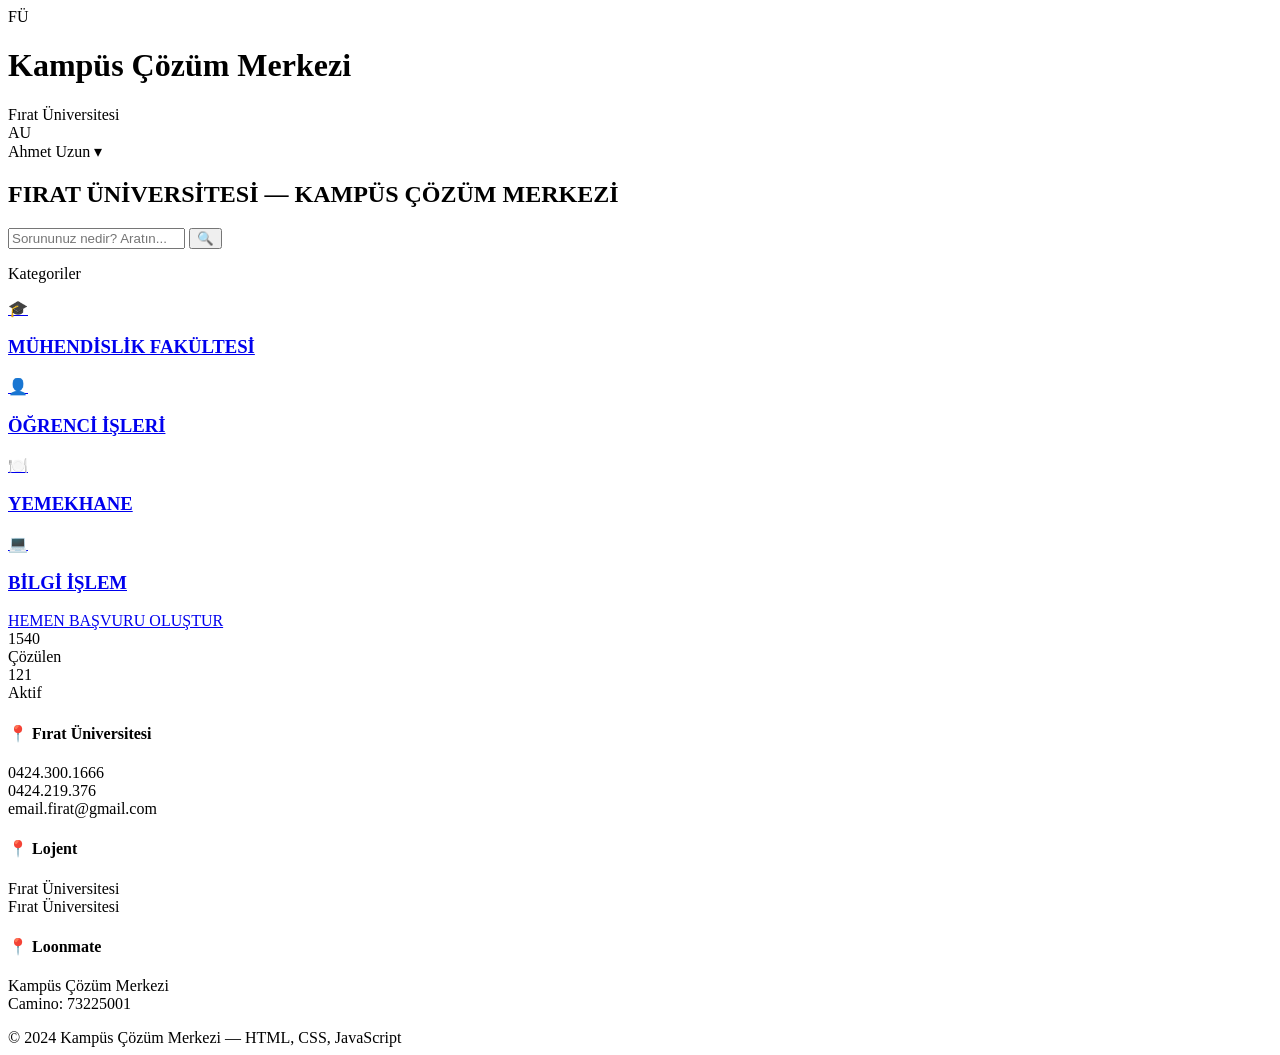
==== proje/index.html @ ae389633 "proje dosyaları yüklendi" ====
<!DOCTYPE html>
<html lang="tr">
<head>
  <meta charset="UTF-8" />
  <meta name="viewport" content="width=device-width, initial-scale=1.0" />
  <title>Kampüs Çözüm Merkezi</title>
  <link rel="preconnect" href="https://fonts.googleapis.com" />
  <link href="https://fonts.googleapis.com/css2?family=Nunito:wght@400;600;700;800&display=swap" rel="stylesheet" />
  <link rel="stylesheet" href="css/style.css" />
  <link rel="stylesheet" href="css/index.css" />
</head>
<body>

<header>
  <div class="header-inner">
    <div class="header-logo">
      <div class="logo-circle">FÜ</div>
      <div>
        <h1>Kampüs Çözüm Merkezi</h1>
        <span>Fırat Üniversitesi</span>
      </div>
    </div>
    <div class="header-right">
      <div class="header-user">
        <div class="avatar">AU</div>
        Ahmet Uzun ▾
      </div>
    </div>
  </div>
</header>

<div class="hero">
  <h2>FIRAT ÜNİVERSİTESİ — KAMPÜS ÇÖZÜM MERKEZİ</h2>
  <div class="search-bar">
    <input type="text" placeholder="Sorununuz nedir? Aratın..." />
    <button>🔍</button>
  </div>
</div>

<main>
  <p class="section-title">Kategoriler</p>
  <div class="categories">
    <a href="yeni_basvuru.html" class="cat-card">
      <div class="cat-icon">🎓</div>
      <h3>MÜHENDİSLİK FAKÜLTESİ</h3>
    </a>
    <a href="yeni_basvuru.html" class="cat-card">
      <div class="cat-icon">👤</div>
      <h3>ÖĞRENCİ İŞLERİ</h3>
    </a>
    <a href="yeni_basvuru.html" class="cat-card">
      <div class="cat-icon">🍽️</div>
      <h3>YEMEKHANE</h3>
    </a>
    <a href="yeni_basvuru.html" class="cat-card">
      <div class="cat-icon">💻</div>
      <h3>BİLGİ İŞLEM</h3>
    </a>
  </div>

  <div class="cta-stats">
    <a href="yeni_basvuru.html" class="btn-primary">HEMEN BAŞVURU OLUŞTUR</a>
    <div class="stats">
      <div class="stat">
        <div class="stat-num green">1540</div>
        <div class="stat-label">Çözülen</div>
      </div>
      <div class="stat">
        <div class="stat-num">121</div>
        <div class="stat-label">Aktif</div>
      </div>
    </div>
  </div>
</main>

<footer>
  <div class="footer-inner">
    <div class="footer-col">
      <h4>📍 Fırat Üniversitesi</h4>
      <p>0424.300.1666<br />0424.219.376<br />email.firat@gmail.com</p>
    </div>
    <div class="footer-col">
      <h4>📍 Lojent</h4>
      <p>Fırat Üniversitesi<br />Fırat Üniversitesi</p>
    </div>
    <div class="footer-col">
      <h4>📍 Loonmate</h4>
      <p>Kampüs Çözüm Merkezi<br />Camino: 73225001</p>
    </div>
  </div>
  <div class="footer-bottom">© 2024 Kampüs Çözüm Merkezi — HTML, CSS, JavaScript</div>
</footer>

</body>
</html>
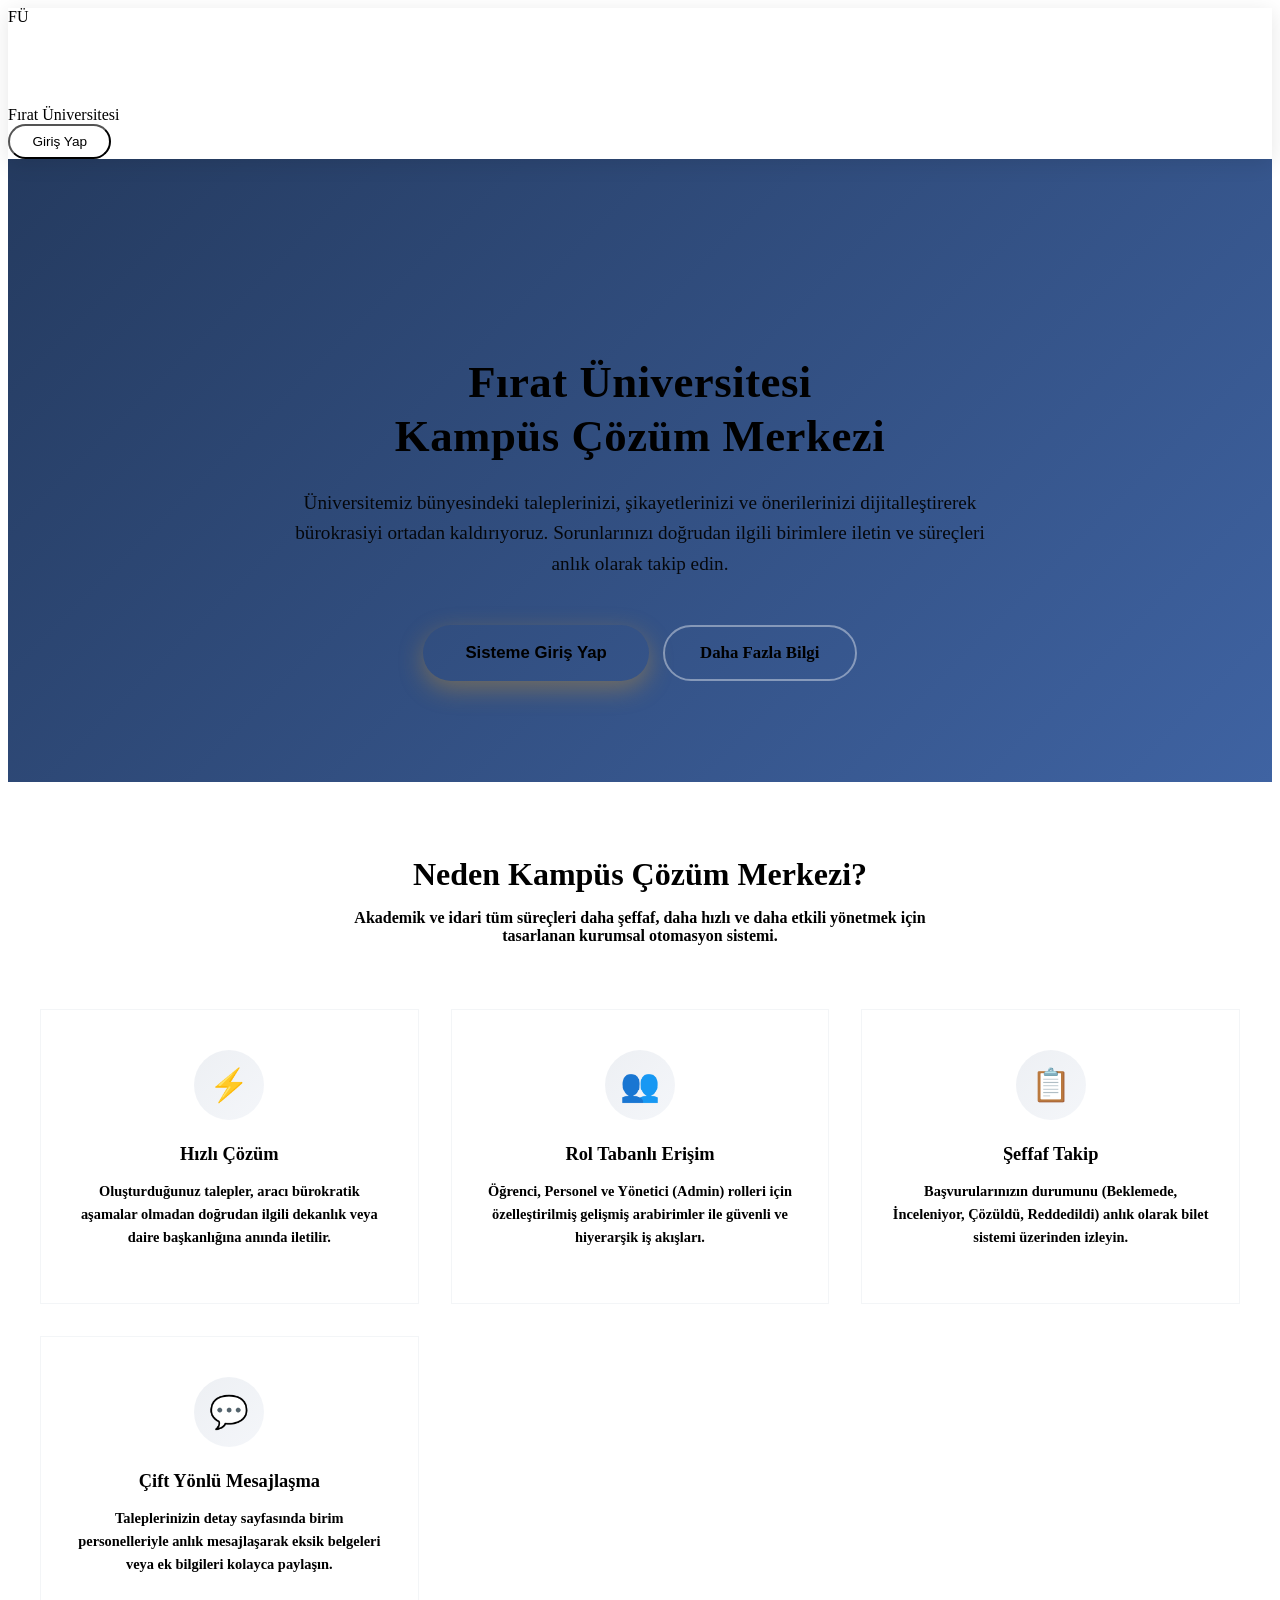
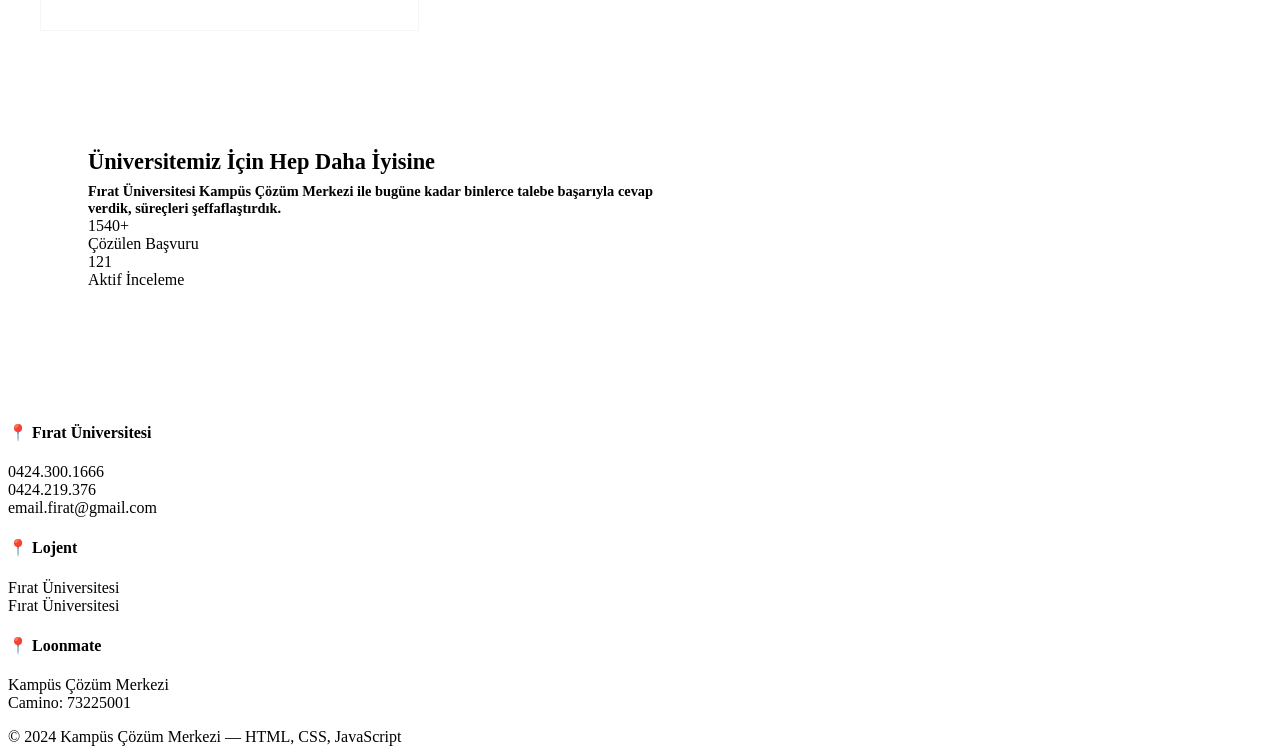
==== commit 9b03614e: "Add login modal, landing page and staff panel Introduce a polished landing/hero design and interacti" ====
--- a/proje/index.html
+++ b/proje/index.html
@@ -3,76 +3,94 @@
 <head>
   <meta charset="UTF-8" />
   <meta name="viewport" content="width=device-width, initial-scale=1.0" />
-  <title>Kampüs Çözüm Merkezi</title>
+  <title>Fırat Üniversitesi Kampüs Çözüm Merkezi</title>
   <link rel="preconnect" href="https://fonts.googleapis.com" />
   <link href="https://fonts.googleapis.com/css2?family=Nunito:wght@400;600;700;800&display=swap" rel="stylesheet" />
   <link rel="stylesheet" href="css/style.css" />
   <link rel="stylesheet" href="css/index.css" />
+  <link rel="stylesheet" href="css/login.css" />
 </head>
 <body>
 
-<header>
+<!-- LANDING NAVIGATION -->
+<header class="landing-header">
   <div class="header-inner">
     <div class="header-logo">
       <div class="logo-circle">FÜ</div>
       <div>
-        <h1>Kampüs Çözüm Merkezi</h1>
+        <h1 style="color: #fff;">Kampüs Çözüm Merkezi</h1>
         <span>Fırat Üniversitesi</span>
       </div>
     </div>
     <div class="header-right">
-      <div class="header-user">
-        <div class="avatar">AU</div>
-        Ahmet Uzun ▾
-      </div>
+      <button class="btn-primary" style="padding: 0.5rem 1.4rem; font-size: 0.85rem; border-radius: 20px; background: var(--accent);" onclick="openLoginModal()">Giriş Yap</button>
     </div>
   </div>
 </header>
 
-<div class="hero">
-  <h2>FIRAT ÜNİVERSİTESİ — KAMPÜS ÇÖZÜM MERKEZİ</h2>
-  <div class="search-bar">
-    <input type="text" placeholder="Sorununuz nedir? Aratın..." />
-    <button>🔍</button>
-  </div>
-</div>
-
-<main>
-  <p class="section-title">Kategoriler</p>
-  <div class="categories">
-    <a href="yeni_basvuru.html" class="cat-card">
-      <div class="cat-icon">🎓</div>
-      <h3>MÜHENDİSLİK FAKÜLTESİ</h3>
-    </a>
-    <a href="yeni_basvuru.html" class="cat-card">
-      <div class="cat-icon">👤</div>
-      <h3>ÖĞRENCİ İŞLERİ</h3>
-    </a>
-    <a href="yeni_basvuru.html" class="cat-card">
-      <div class="cat-icon">🍽️</div>
-      <h3>YEMEKHANE</h3>
-    </a>
-    <a href="yeni_basvuru.html" class="cat-card">
-      <div class="cat-icon">💻</div>
-      <h3>BİLGİ İŞLEM</h3>
-    </a>
-  </div>
-
-  <div class="cta-stats">
-    <a href="yeni_basvuru.html" class="btn-primary">HEMEN BAŞVURU OLUŞTUR</a>
+<!-- HERO SECTION -->
+<section class="landing-hero">
+  <h1>Fırat Üniversitesi<br/>Kampüs Çözüm Merkezi</h1>
+  <p>Üniversitemiz bünyesindeki taleplerinizi, şikayetlerinizi ve önerilerinizi dijitalleştirerek bürokrasiyi ortadan kaldırıyoruz. Sorunlarınızı doğrudan ilgili birimlere iletin ve süreçleri anlık olarak takip edin.</p>
+  <div>
+    <button class="btn-landing-primary" onclick="openLoginModal()">Sisteme Giriş Yap</button>
+    <a href="#features" class="btn-landing-secondary">Daha Fazla Bilgi</a>
+  </div>
+</section>
+
+<!-- MAIN CONTENT / FEATURES -->
+<main class="section-padding" id="features" style="padding-top: 3rem;">
+  <div class="section-header">
+    <h2>Neden Kampüs Çözüm Merkezi?</h2>
+    <p>Akademik ve idari tüm süreçleri daha şeffaf, daha hızlı ve daha etkili yönetmek için tasarlanan kurumsal otomasyon sistemi.</p>
+  </div>
+
+  <div class="features-grid">
+    <div class="feature-card">
+      <div class="feature-icon-wrapper">⚡</div>
+      <h3>Hızlı Çözüm</h3>
+      <p>Oluşturduğunuz talepler, aracı bürokratik aşamalar olmadan doğrudan ilgili dekanlık veya daire başkanlığına anında iletilir.</p>
+    </div>
+
+    <div class="feature-card">
+      <div class="feature-icon-wrapper">👥</div>
+      <h3>Rol Tabanlı Erişim</h3>
+      <p>Öğrenci, Personel ve Yönetici (Admin) rolleri için özelleştirilmiş gelişmiş arabirimler ile güvenli ve hiyerarşik iş akışları.</p>
+    </div>
+
+    <div class="feature-card">
+      <div class="feature-icon-wrapper">📋</div>
+      <h3>Şeffaf Takip</h3>
+      <p>Başvurularınızın durumunu (Beklemede, İnceleniyor, Çözüldü, Reddedildi) anlık olarak bilet sistemi üzerinden izleyin.</p>
+    </div>
+
+    <div class="feature-card">
+      <div class="feature-icon-wrapper">💬</div>
+      <h3>Çift Yönlü Mesajlaşma</h3>
+      <p>Taleplerinizin detay sayfasında birim personelleriyle anlık mesajlaşarak eksik belgeleri veya ek bilgileri kolayca paylaşın.</p>
+    </div>
+  </div>
+
+  <!-- STATS PREVIEW -->
+  <div class="cta-stats" style="margin-top: 4rem; padding: 2rem 3rem;">
+    <div>
+      <h3 style="font-size: 1.4rem; font-weight: 800; color: var(--primary-dark); margin-bottom: 0.5rem;">Üniversitemiz İçin Hep Daha İyisine</h3>
+      <p style="color: var(--text-muted); font-size: 0.9rem; font-weight: 600; max-width: 600px; margin: 0;">Fırat Üniversitesi Kampüs Çözüm Merkezi ile bugüne kadar binlerce talebe başarıyla cevap verdik, süreçleri şeffaflaştırdık.</p>
+    </div>
     <div class="stats">
       <div class="stat">
-        <div class="stat-num green">1540</div>
-        <div class="stat-label">Çözülen</div>
+        <div class="stat-num green">1540+</div>
+        <div class="stat-label">Çözülen Başvuru</div>
       </div>
       <div class="stat">
         <div class="stat-num">121</div>
-        <div class="stat-label">Aktif</div>
+        <div class="stat-label">Aktif İnceleme</div>
       </div>
     </div>
   </div>
 </main>
 
+<!-- FOOTER -->
 <footer>
   <div class="footer-inner">
     <div class="footer-col">
@@ -91,5 +109,174 @@
   <div class="footer-bottom">© 2024 Kampüs Çözüm Merkezi — HTML, CSS, JavaScript</div>
 </footer>
 
+<!-- INTERACTIVE LOGIN MODAL OVERLAY -->
+<div class="login-modal-overlay" id="loginModal">
+  <div class="login-container">
+    <button class="modal-close-btn" onclick="closeLoginModal()">✕</button>
+    
+    <div class="login-brand">
+      <div class="brand-logo">FÜ</div>
+      <h2 class="brand-name">Kampüs Çözüm Merkezi</h2>
+      <p class="brand-subtitle">Fırat Üniversitesi Portal Girişi</p>
+    </div>
+
+    <div class="login-tabs">
+      <button class="tab-btn active" id="tab-student" onclick="switchTab('student')">
+        <span>🎓</span> Öğrenci Girişi
+      </button>
+      <button class="tab-btn" id="tab-staff" onclick="switchTab('staff')">
+        <span>👤</span> Personel Girişi
+      </button>
+    </div>
+
+    <div id="errorBox" class="error-msg">Geçersiz kullanıcı adı veya şifre!</div>
+
+    <div class="login-form-wrapper">
+      <!-- STUDENT LOGIN FORM -->
+      <form id="studentForm" class="login-form active" onsubmit="handleLogin(event, 'student')">
+        <div class="input-group">
+          <label>Öğrenci E-postası</label>
+          <div class="input-wrapper">
+            <span class="input-icon">📧</span>
+            <input type="email" id="studentEmail" placeholder="ahmet.uzun@firat.edu.tr" required />
+          </div>
+        </div>
+        
+        <div class="input-group">
+          <label>Şifre</label>
+          <div class="input-wrapper">
+            <span class="input-icon">🔒</span>
+            <input type="password" id="studentPass" placeholder="••••••••" required />
+          </div>
+        </div>
+
+        <div class="form-options">
+          <label class="remember-me">
+            <input type="checkbox" checked /> Beni Hatırla
+          </label>
+          <a href="#" class="forgot-pass" onclick="alert('Şifre sıfırlama talebiniz öğrenci işlerine iletilmiştir.')">Şifremi Unuttum</a>
+        </div>
+
+        <button type="submit" class="btn-login">Giriş Yap</button>
+      </form>
+
+      <!-- STAFF LOGIN FORM -->
+      <form id="staffForm" class="login-form" onsubmit="handleLogin(event, 'staff')">
+        <div class="input-group">
+          <label>Personel E-postası</label>
+          <div class="input-wrapper">
+            <span class="input-icon">📧</span>
+            <input type="email" id="staffEmail" placeholder="hakan.demir@firat.edu.tr" required />
+          </div>
+        </div>
+        
+        <div class="input-group">
+          <label>Şifre</label>
+          <div class="input-wrapper">
+            <span class="input-icon">🔒</span>
+            <input type="password" id="staffPass" placeholder="••••••••" required />
+          </div>
+        </div>
+
+        <div class="form-options">
+          <label class="remember-me">
+            <input type="checkbox" checked /> Beni Hatırla
+          </label>
+          <a href="#" class="forgot-pass" onclick="alert('Şifre sıfırlama talebiniz bilgi işleme iletilmiştir.')">Şifremi Unuttum</a>
+        </div>
+
+        <button type="submit" class="btn-login">Giriş Yap</button>
+      </form>
+    </div>
+
+    <div class="demo-info">
+      <p>💡 Kolay Test Giriş Bilgileri:</p>
+      <ul id="credentialsList">
+        <li><strong>Öğrenci:</strong> ahmet.uzun@firat.edu.tr (Şifre: 123456)</li>
+        <li><strong>Personel:</strong> hakan.demir@firat.edu.tr (Şifre: 123456)</li>
+      </ul>
+    </div>
+  </div>
+</div>
+
+<script>
+  // Modal toggle mechanisms
+  function openLoginModal() {
+    document.getElementById('loginModal').classList.add('open');
+    document.body.style.overflow = 'hidden'; // prevent background scrolling
+  }
+
+  function closeLoginModal() {
+    document.getElementById('loginModal').classList.remove('open');
+    document.body.style.overflow = '';
+  }
+
+  // Close modal when clicking outside the modal box
+  document.getElementById('loginModal').addEventListener('click', function(e) {
+    if (e.target === this) {
+      closeLoginModal();
+    }
+  });
+
+  function switchTab(role) {
+    const tabStudent = document.getElementById('tab-student');
+    const tabStaff = document.getElementById('tab-staff');
+    const studentForm = document.getElementById('studentForm');
+    const staffForm = document.getElementById('staffForm');
+    const errorBox = document.getElementById('errorBox');
+    
+    errorBox.style.display = 'none';
+
+    if (role === 'student') {
+      tabStudent.classList.add('active');
+      tabStaff.classList.remove('active');
+      studentForm.classList.add('active');
+      staffForm.classList.remove('active');
+    } else {
+      tabStaff.classList.add('active');
+      tabStudent.classList.remove('active');
+      staffForm.classList.add('active');
+      studentForm.classList.remove('active');
+    }
+  }
+
+  function handleLogin(event, role) {
+    event.preventDefault();
+    const errorBox = document.getElementById('errorBox');
+    errorBox.style.display = 'none';
+
+    let email, pass;
+    if (role === 'student') {
+      email = document.getElementById('studentEmail').value.trim();
+      pass = document.getElementById('studentPass').value.trim();
+      
+      if (email === "ahmet.uzun@firat.edu.tr" && pass === "123456") {
+        window.location.href = "ogrenci_anasayfa.html";
+      } else if (pass.length >= 4) {
+        window.location.href = "ogrenci_anasayfa.html";
+      } else {
+        showError("Şifre en az 4 karakter olmalıdır!");
+      }
+    } else {
+      email = document.getElementById('staffEmail').value.trim();
+      pass = document.getElementById('staffPass').value.trim();
+
+      if (email === "hakan.demir@firat.edu.tr" && pass === "123456") {
+        window.location.href = "personel_paneli.html";
+      } else if (pass.length >= 4) {
+        window.location.href = "personel_paneli.html";
+      } else {
+        showError("Şifre en az 4 karakter olmalıdır!");
+      }
+    }
+  }
+
+  function showError(msg) {
+    const errorBox = document.getElementById('errorBox');
+    errorBox.textContent = msg;
+    errorBox.style.display = 'block';
+  }
+</script>
+
 </body>
 </html>
--- a/proje/css/login.css
+++ b/proje/css/login.css
@@ -0,0 +1,548 @@
+/* =============================================
+   GİRİŞ VE KARŞILAMA SAYFASI — login.css
+   ============================================= */
+
+
+
+body.login-body {
+  margin: 0;
+  font-family: 'Nunito', sans-serif;
+  background: var(--bg-gradient);
+  min-height: 100vh;
+  display: flex;
+  align-items: center;
+  justify-content: center;
+  padding: 1.5rem;
+  overflow-x: hidden;
+  position: relative;
+}
+
+/* Background animated shapes */
+.bg-shape {
+  position: absolute;
+  border-radius: 50%;
+  filter: blur(80px);
+  z-index: 1;
+  opacity: 0.4;
+  animation: float 12s infinite alternate ease-in-out;
+}
+
+.shape-1 {
+  width: 400px;
+  height: 400px;
+  background: var(--primary-light);
+  top: -100px;
+  left: -100px;
+}
+
+.shape-2 {
+  width: 350px;
+  height: 350px;
+  background: var(--accent);
+  bottom: -50px;
+  right: -50px;
+  animation-delay: 4s;
+}
+
+@keyframes float {
+  0% { transform: translateY(0) scale(1); }
+  100% { transform: translateY(40px) scale(1.1); }
+}
+
+/* Container */
+.login-container {
+  width: 100%;
+  max-width: 480px;
+  background: var(--card-bg);
+  backdrop-filter: blur(10px);
+  -webkit-backdrop-filter: blur(10px);
+  border: 1px solid rgba(255, 255, 255, 0.2);
+  border-radius: var(--border-radius);
+  box-shadow: 0 15px 35px rgba(0, 0, 0, 0.3);
+  padding: 2.5rem 2rem;
+  z-index: 10;
+  position: relative;
+  transform: translateY(0);
+  transition: var(--transition);
+}
+
+.login-container:hover {
+  box-shadow: 0 20px 45px rgba(0, 0, 0, 0.35);
+}
+
+/* Header/Branding */
+.login-brand {
+  text-align: center;
+  margin-bottom: 2rem;
+}
+
+.brand-logo {
+  width: 65px;
+  height: 65px;
+  border-radius: 50%;
+  background: linear-gradient(135deg, var(--primary) 0%, var(--primary-light) 100%);
+  color: #fff;
+  font-size: 1.8rem;
+  font-weight: 800;
+  display: flex;
+  align-items: center;
+  justify-content: center;
+  margin: 0 auto 1rem;
+  box-shadow: 0 8px 16px rgba(26, 58, 107, 0.25);
+  transition: var(--transition);
+}
+
+.login-container:hover .brand-logo {
+  transform: scale(1.05) rotate(5deg);
+}
+
+.brand-name {
+  font-size: 1.4rem;
+  font-weight: 800;
+  color: var(--primary-dark);
+  margin-bottom: 0.3rem;
+}
+
+.brand-subtitle {
+  font-size: 0.82rem;
+  color: #5a6a7e;
+  font-weight: 700;
+  text-transform: uppercase;
+  letter-spacing: 1px;
+}
+
+/* Tab Navigation */
+.login-tabs {
+  display: flex;
+  background: #eef2f7;
+  padding: 5px;
+  border-radius: 30px;
+  margin-bottom: 2rem;
+}
+
+.tab-btn {
+  flex: 1;
+  border: none;
+  background: transparent;
+  padding: 10px 15px;
+  font-family: inherit;
+  font-size: 0.88rem;
+  font-weight: 700;
+  color: #6c7a89;
+  border-radius: 25px;
+  cursor: pointer;
+  transition: var(--transition);
+  display: flex;
+  align-items: center;
+  justify-content: center;
+  gap: 8px;
+}
+
+.tab-btn.active {
+  background: var(--primary);
+  color: #fff;
+  box-shadow: 0 4px 10px rgba(26, 58, 107, 0.15);
+}
+
+/* Forms */
+.login-form-wrapper {
+  position: relative;
+  overflow: hidden;
+}
+
+.login-form {
+  display: none;
+  animation: fadeIn 0.4s ease-in-out forwards;
+}
+
+.login-form.active {
+  display: block;
+}
+
+@keyframes fadeIn {
+  from { opacity: 0; transform: translateY(10px); }
+  to { opacity: 1; transform: translateY(0); }
+}
+
+.input-group {
+  margin-bottom: 1.25rem;
+  display: flex;
+  flex-direction: column;
+  gap: 6px;
+}
+
+.input-group label {
+  font-size: 0.82rem;
+  font-weight: 700;
+  color: #4a5a6a;
+}
+
+.input-wrapper {
+  position: relative;
+  display: flex;
+  align-items: center;
+}
+
+.input-icon {
+  position: absolute;
+  left: 14px;
+  font-size: 1rem;
+  color: #8c9ba5;
+  pointer-events: none;
+}
+
+.input-wrapper input {
+  width: 100%;
+  padding: 0.75rem 1rem 0.75rem 2.6rem;
+  border: 1.5px solid #d0dbe8;
+  border-radius: 10px;
+  font-size: 0.9rem;
+  font-family: inherit;
+  color: #1e2a3a;
+  outline: none;
+  background: #f7fafd;
+  transition: var(--transition);
+}
+
+.input-wrapper input:focus {
+  border-color: var(--primary-light);
+  background: #fff;
+  box-shadow: 0 0 0 4px rgba(42, 82, 152, 0.1);
+}
+
+.form-options {
+  display: flex;
+  align-items: center;
+  justify-content: space-between;
+  margin-bottom: 1.5rem;
+  font-size: 0.8rem;
+  font-weight: 600;
+}
+
+.remember-me {
+  display: flex;
+  align-items: center;
+  gap: 6px;
+  cursor: pointer;
+  color: #5a6a7e;
+}
+
+.forgot-pass {
+  color: var(--primary-light);
+  text-decoration: none;
+  transition: var(--transition);
+}
+
+.forgot-pass:hover {
+  color: var(--primary-dark);
+  text-decoration: underline;
+}
+
+/* Submit Button */
+.btn-login {
+  width: 100%;
+  background: linear-gradient(135deg, var(--primary) 0%, var(--primary-light) 100%);
+  color: #fff;
+  border: none;
+  border-radius: 10px;
+  padding: 0.85rem 1.5rem;
+  font-size: 0.95rem;
+  font-weight: 700;
+  font-family: inherit;
+  cursor: pointer;
+  transition: var(--transition);
+  box-shadow: 0 4px 12px rgba(26, 58, 107, 0.2);
+}
+
+.btn-login:hover {
+  transform: translateY(-2px);
+  box-shadow: 0 6px 18px rgba(26, 58, 107, 0.3);
+  background: linear-gradient(135deg, var(--primary-dark) 0%, var(--primary) 100%);
+}
+
+.btn-login:active {
+  transform: translateY(0);
+}
+
+/* Info Box / Demo Credentials */
+.demo-info {
+  margin-top: 1.8rem;
+  background: #e6f0fa;
+  border-left: 4px solid var(--primary);
+  border-radius: 6px;
+  padding: 0.8rem 1rem;
+  font-size: 0.78rem;
+  color: #2b4c7e;
+}
+
+.demo-info p {
+  margin: 0;
+  font-weight: 700;
+  margin-bottom: 4px;
+}
+
+.demo-info ul {
+  margin: 0;
+  padding-left: 1.2rem;
+  line-height: 1.5;
+}
+
+.demo-info li {
+  font-weight: 600;
+}
+
+/* Error message style */
+.error-msg {
+  background: #fde8e8;
+  color: #e53e3e;
+  border-left: 4px solid #e53e3e;
+  padding: 8px 12px;
+  border-radius: 6px;
+  font-size: 0.8rem;
+  font-weight: 600;
+  margin-bottom: 1rem;
+  display: none;
+  animation: shake 0.3s ease-in-out;
+}
+
+@keyframes shake {
+  0%, 100% { transform: translateX(0); }
+  25% { transform: translateX(-4px); }
+  75% { transform: translateX(4px); }
+}
+
+/* =============================================
+   LANDING / PROMOTIONAL SPECIFIC STYLES
+   ============================================= */
+header.landing-header {
+  background: linear-gradient(135deg, var(--primary-dark) 0%, var(--primary-light) 100%);
+  position: sticky;
+  width: 100%;
+  top: 0;
+  left: 0;
+  z-index: 1000;
+  box-shadow: 0 4px 20px rgba(0,0,0,0.1);
+}
+
+.landing-hero {
+  padding: 10rem 2rem 6rem;
+  background: linear-gradient(135deg, rgba(18, 42, 82, 0.92) 0%, rgba(42, 82, 152, 0.9) 100%), 
+              url('https://images.unsplash.com/photo-1523050854058-8df90110c9f1?q=80&w=1200') no-repeat center center/cover;
+  text-align: center;
+  color: var(--white);
+  position: relative;
+  overflow: hidden;
+}
+
+.landing-hero::after {
+  content: '';
+  position: absolute;
+  bottom: 0;
+  left: 0;
+  right: 0;
+  height: 60px;
+  background: linear-gradient(to top, var(--bg) 0%, transparent 100%);
+}
+
+.landing-hero h1 {
+  font-size: 2.8rem;
+  font-weight: 800;
+  margin-bottom: 1.5rem;
+  letter-spacing: 0.5px;
+  line-height: 1.2;
+  animation: fadeInUp 0.8s ease;
+}
+
+.landing-hero p {
+  font-size: 1.2rem;
+  max-width: 700px;
+  margin: 0 auto 2.5rem;
+  opacity: 0.9;
+  line-height: 1.6;
+  animation: fadeInUp 1s ease;
+}
+
+/* Landing CTAs */
+.btn-landing-primary {
+  background: var(--accent);
+  color: var(--white);
+  font-weight: 800;
+  padding: 1rem 2.5rem;
+  border-radius: 30px;
+  text-decoration: none;
+  font-size: 1.05rem;
+  box-shadow: 0 8px 24px rgba(232, 160, 32, 0.35);
+  transition: all 0.3s ease;
+  display: inline-block;
+  border: 2px solid transparent;
+  margin: 5px;
+}
+
+.btn-landing-primary:hover {
+  background: var(--accent-light);
+  transform: translateY(-3px);
+  box-shadow: 0 12px 30px rgba(232, 160, 32, 0.45);
+}
+
+.btn-landing-secondary {
+  background: transparent;
+  color: var(--white);
+  font-weight: 700;
+  padding: 1rem 2.2rem;
+  border-radius: 30px;
+  text-decoration: none;
+  font-size: 1.05rem;
+  border: 2px solid rgba(255, 255, 255, 0.4);
+  transition: all 0.3s ease;
+  display: inline-block;
+  margin: 5px;
+}
+
+.btn-landing-secondary:hover {
+  background: rgba(255, 255, 255, 0.1);
+  border-color: var(--white);
+  transform: translateY(-3px);
+}
+
+/* Features Section */
+.section-padding {
+  padding: 5rem 2rem;
+  max-width: 1200px;
+  margin: 0 auto;
+}
+
+.section-header {
+  text-align: center;
+  margin-bottom: 4rem;
+}
+
+.section-header h2 {
+  font-size: 2rem;
+  font-weight: 800;
+  color: var(--primary-dark);
+  margin-bottom: 1rem;
+}
+
+.section-header p {
+  color: var(--text-muted);
+  font-size: 1rem;
+  max-width: 600px;
+  margin: 0 auto;
+  font-weight: 600;
+}
+
+.features-grid {
+  display: grid;
+  grid-template-columns: repeat(auto-fit, minmax(280px, 1fr));
+  gap: 2rem;
+}
+
+.feature-card {
+  background: var(--white);
+  padding: 2.5rem 1.8rem;
+  border-radius: var(--radius);
+  box-shadow: var(--shadow);
+  text-align: center;
+  transition: all 0.3s ease;
+  border: 1px solid rgba(26, 58, 107, 0.05);
+}
+
+.feature-card:hover {
+  transform: translateY(-8px);
+  box-shadow: 0 12px 30px rgba(26, 58, 107, 0.12);
+  border-color: var(--primary-light);
+}
+
+.feature-icon-wrapper {
+  width: 70px;
+  height: 70px;
+  border-radius: 50%;
+  background: linear-gradient(135deg, rgba(26, 58, 107, 0.08) 0%, rgba(42, 82, 152, 0.05) 100%);
+  color: var(--primary);
+  font-size: 2rem;
+  display: flex;
+  align-items: center;
+  justify-content: center;
+  margin: 0 auto 1.5rem;
+  transition: all 0.3s ease;
+}
+
+.feature-card:hover .feature-icon-wrapper {
+  background: linear-gradient(135deg, var(--primary) 0%, var(--primary-light) 100%);
+  color: var(--white);
+  transform: rotateY(180deg);
+}
+
+.feature-card h3 {
+  font-size: 1.15rem;
+  font-weight: 800;
+  color: var(--primary-dark);
+  margin-bottom: 0.8rem;
+}
+
+.feature-card p {
+  font-size: 0.9rem;
+  color: var(--text-muted);
+  line-height: 1.6;
+  font-weight: 600;
+}
+
+/* Modal Overlay for Login */
+.login-modal-overlay {
+  position: fixed;
+  top: 0; left: 0; right: 0; bottom: 0;
+  background: rgba(15, 32, 39, 0.75);
+  backdrop-filter: blur(8px);
+  -webkit-backdrop-filter: blur(8px);
+  display: flex;
+  align-items: center;
+  justify-content: center;
+  opacity: 0;
+  pointer-events: none;
+  transition: all 0.3s ease;
+  z-index: 1000;
+  padding: 1.5rem;
+}
+
+.login-modal-overlay.open {
+  opacity: 1;
+  pointer-events: auto;
+}
+
+.login-modal-overlay .login-container {
+  transform: scale(0.9) translateY(20px);
+  transition: all 0.3s cubic-bezier(0.34, 1.56, 0.64, 1);
+}
+
+.login-modal-overlay.open .login-container {
+  transform: scale(1) translateY(0);
+}
+
+.modal-close-btn {
+  position: absolute;
+  top: 15px;
+  right: 15px;
+  background: #eef2f7;
+  border: none;
+  width: 32px;
+  height: 32px;
+  border-radius: 50%;
+  cursor: pointer;
+  display: flex;
+  align-items: center;
+  justify-content: center;
+  font-size: 0.9rem;
+  font-weight: bold;
+  color: #6c7a89;
+  transition: all 0.2s ease;
+}
+
+.modal-close-btn:hover {
+  background: #dc3545;
+  color: #fff;
+}
+
+@keyframes fadeInUp {
+  from { opacity: 0; transform: translateY(20px); }
+  to { opacity: 1; transform: translateY(0); }
+}
